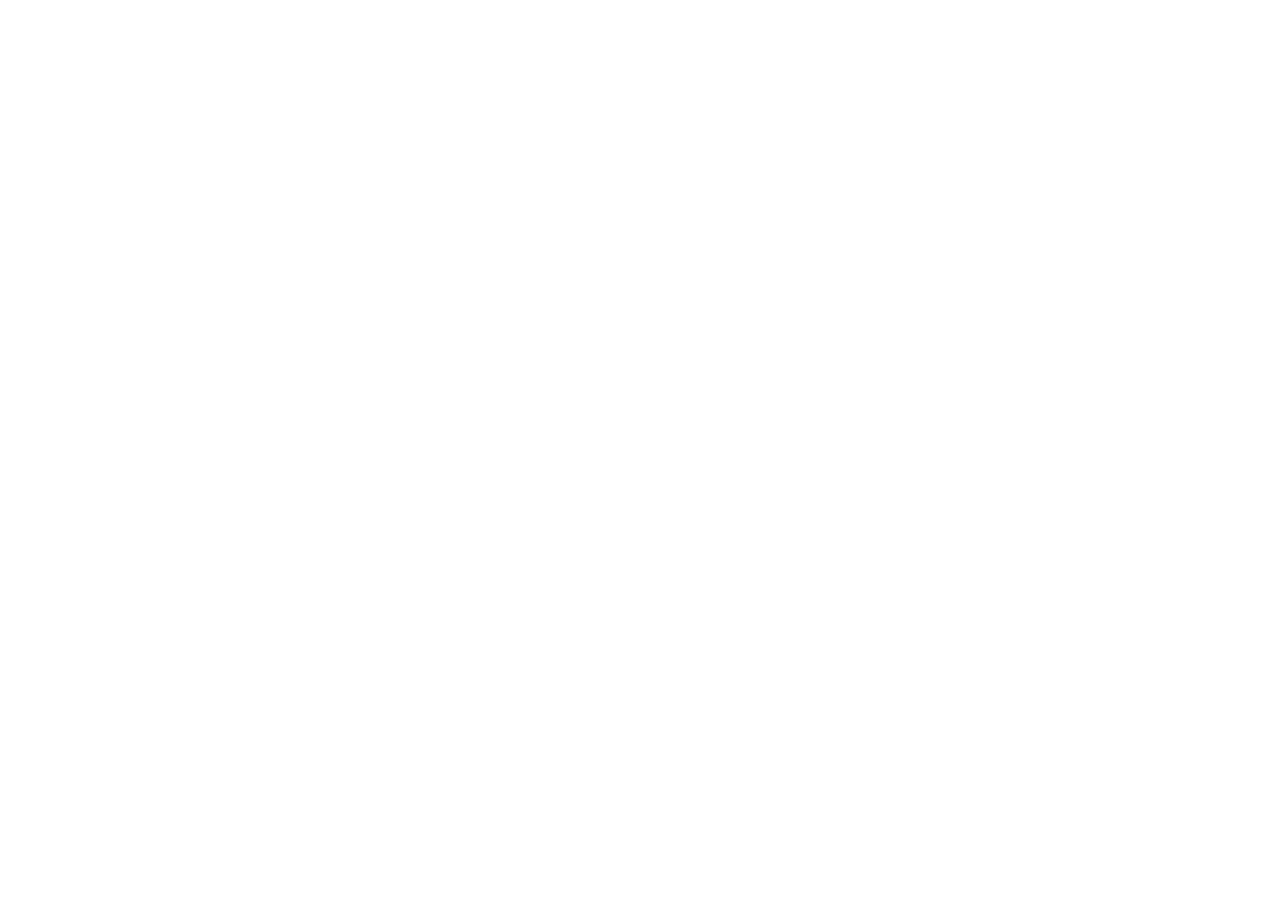
==== index.html @ bbe05ba2 "Initial commit" ====
<!doctype html>
<html class="no-js" lang="">

<head>
  <meta charset="utf-8">
  <title>Unplugged Homepage</title>
  <meta name="description" content="">
  <meta name="viewport" content="width=device-width, initial-scale=1">

  <meta property="og:title" content="">
  <meta property="og:type" content="">
  <meta property="og:url" content="">
  <meta property="og:image" content="">

  <link rel="manifest" href="site.webmanifest">
  <link rel="apple-touch-icon" href="icon.png">
  <!-- Place favicon.ico in the root directory -->

  <link rel="stylesheet" href="css/normalize.css">
  <link rel="stylesheet" href="css/main.css">

  <meta name="theme-color" content="#fafafa">
</head>

<body>

  <!-- Add your site or application content here -->
  



  
  <script src="js/vendor/modernizr-3.11.2.min.js"></script>
  <script src="js/plugins.js"></script>
  <script src="js/main.js"></script>

  <!-- Google Analytics: change UA-XXXXX-Y to be your site's ID. -->
  <script>
    window.ga = function () { ga.q.push(arguments) }; ga.q = []; ga.l = +new Date;
    ga('create', 'UA-XXXXX-Y', 'auto'); ga('set', 'anonymizeIp', true); ga('set', 'transport', 'beacon'); ga('send', 'pageview')
  </script>
  <script src="https://www.google-analytics.com/analytics.js" async></script>
</body>

</html>
---- css/main.css ----
/*! HTML5 Boilerplate v8.0.0 | MIT License | https://html5boilerplate.com/ */

/* main.css 2.1.0 | MIT License | https://github.com/h5bp/main.css#readme */
/*
 * What follows is the result of much research on cross-browser styling.
 * Credit left inline and big thanks to Nicolas Gallagher, Jonathan Neal,
 * Kroc Camen, and the H5BP dev community and team.
 */

/* ==========================================================================
   Base styles: opinionated defaults
   ========================================================================== */

html {
  color: #222;
  font-size: 1em;
  line-height: 1.4;
}

/*
 * Remove text-shadow in selection highlight:
 * https://twitter.com/miketaylr/status/12228805301
 *
 * Vendor-prefixed and regular ::selection selectors cannot be combined:
 * https://stackoverflow.com/a/16982510/7133471
 *
 * Customize the background color to match your design.
 */

::-moz-selection {
  background: #b3d4fc;
  text-shadow: none;
}

::selection {
  background: #b3d4fc;
  text-shadow: none;
}

/*
 * A better looking default horizontal rule
 */

hr {
  display: block;
  height: 1px;
  border: 0;
  border-top: 1px solid #ccc;
  margin: 1em 0;
  padding: 0;
}

/*
 * Remove the gap between audio, canvas, iframes,
 * images, videos and the bottom of their containers:
 * https://github.com/h5bp/html5-boilerplate/issues/440
 */

audio,
canvas,
iframe,
img,
svg,
video {
  vertical-align: middle;
}

/*
 * Remove default fieldset styles.
 */

fieldset {
  border: 0;
  margin: 0;
  padding: 0;
}

/*
 * Allow only vertical resizing of textareas.
 */

textarea {
  resize: vertical;
}

/* ==========================================================================
   Author's custom styles
   ========================================================================== */

/* ==========================================================================
   Helper classes
   ========================================================================== */

/*
 * Hide visually and from screen readers
 */

.hidden,
[hidden] {
  display: none !important;
}

/*
 * Hide only visually, but have it available for screen readers:
 * https://snook.ca/archives/html_and_css/hiding-content-for-accessibility
 *
 * 1. For long content, line feeds are not interpreted as spaces and small width
 *    causes content to wrap 1 word per line:
 *    https://medium.com/@jessebeach/beware-smushed-off-screen-accessible-text-5952a4c2cbfe
 */

.sr-only {
  border: 0;
  clip: rect(0, 0, 0, 0);
  height: 1px;
  margin: -1px;
  overflow: hidden;
  padding: 0;
  position: absolute;
  white-space: nowrap;
  width: 1px;
  /* 1 */
}

/*
 * Extends the .sr-only class to allow the element
 * to be focusable when navigated to via the keyboard:
 * https://www.drupal.org/node/897638
 */

.sr-only.focusable:active,
.sr-only.focusable:focus {
  clip: auto;
  height: auto;
  margin: 0;
  overflow: visible;
  position: static;
  white-space: inherit;
  width: auto;
}

/*
 * Hide visually and from screen readers, but maintain layout
 */

.invisible {
  visibility: hidden;
}

/*
 * Clearfix: contain floats
 *
 * For modern browsers
 * 1. The space content is one way to avoid an Opera bug when the
 *    `contenteditable` attribute is included anywhere else in the document.
 *    Otherwise it causes space to appear at the top and bottom of elements
 *    that receive the `clearfix` class.
 * 2. The use of `table` rather than `block` is only necessary if using
 *    `:before` to contain the top-margins of child elements.
 */

.clearfix::before,
.clearfix::after {
  content: " ";
  display: table;
}

.clearfix::after {
  clear: both;
}

/* ==========================================================================
   EXAMPLE Media Queries for Responsive Design.
   These examples override the primary ('mobile first') styles.
   Modify as content requires.
   ========================================================================== */

@media only screen and (min-width: 35em) {
  /* Style adjustments for viewports that meet the condition */
}

@media print,
  (-webkit-min-device-pixel-ratio: 1.25),
  (min-resolution: 1.25dppx),
  (min-resolution: 120dpi) {
  /* Style adjustments for high resolution devices */
}

/* ==========================================================================
   Print styles.
   Inlined to avoid the additional HTTP request:
   https://www.phpied.com/delay-loading-your-print-css/
   ========================================================================== */

@media print {
  *,
  *::before,
  *::after {
    background: #fff !important;
    color: #000 !important;
    /* Black prints faster */
    box-shadow: none !important;
    text-shadow: none !important;
  }

  a,
  a:visited {
    text-decoration: underline;
  }

  a[href]::after {
    content: " (" attr(href) ")";
  }

  abbr[title]::after {
    content: " (" attr(title) ")";
  }

  /*
   * Don't show links that are fragment identifiers,
   * or use the `javascript:` pseudo protocol
   */
  a[href^="#"]::after,
  a[href^="javascript:"]::after {
    content: "";
  }

  pre {
    white-space: pre-wrap !important;
  }

  pre,
  blockquote {
    border: 1px solid #999;
    page-break-inside: avoid;
  }

  /*
   * Printing Tables:
   * https://web.archive.org/web/20180815150934/http://css-discuss.incutio.com/wiki/Printing_Tables
   */
  thead {
    display: table-header-group;
  }

  tr,
  img {
    page-break-inside: avoid;
  }

  p,
  h2,
  h3 {
    orphans: 3;
    widows: 3;
  }

  h2,
  h3 {
    page-break-after: avoid;
  }
}
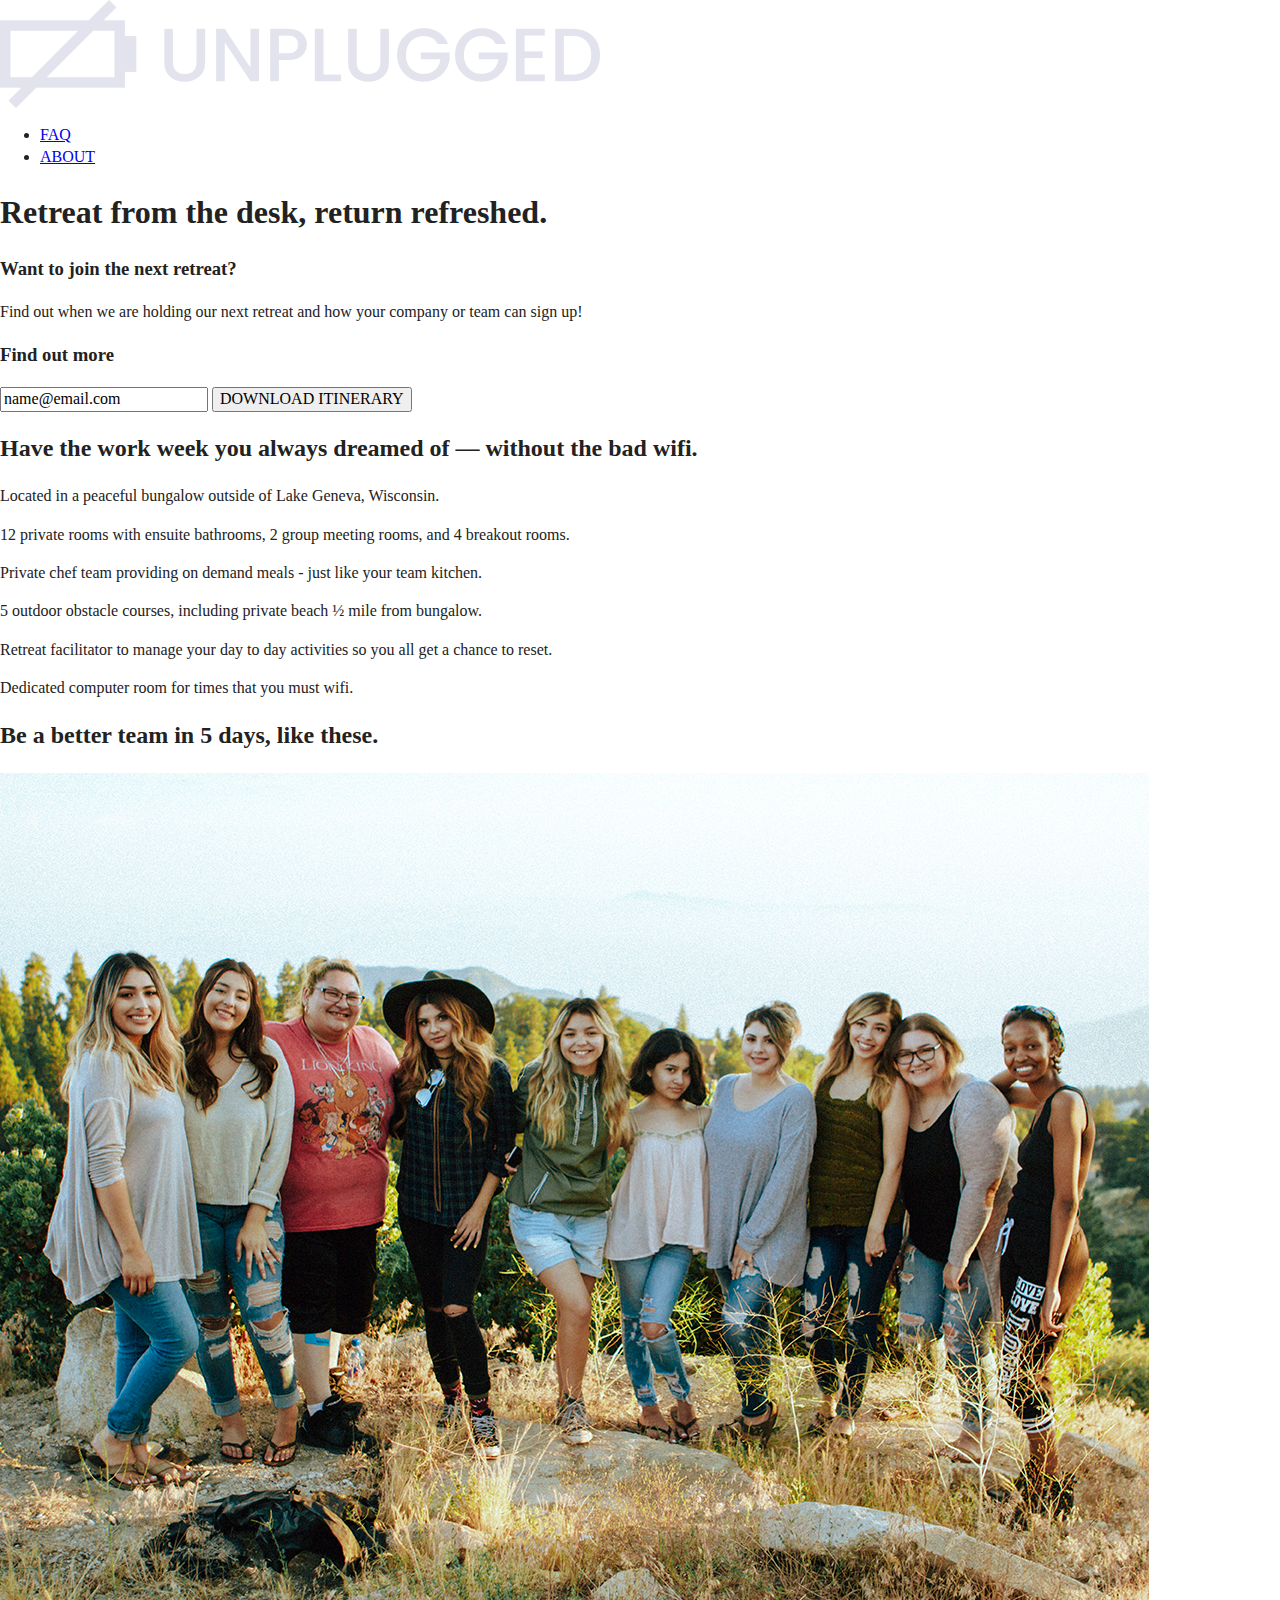
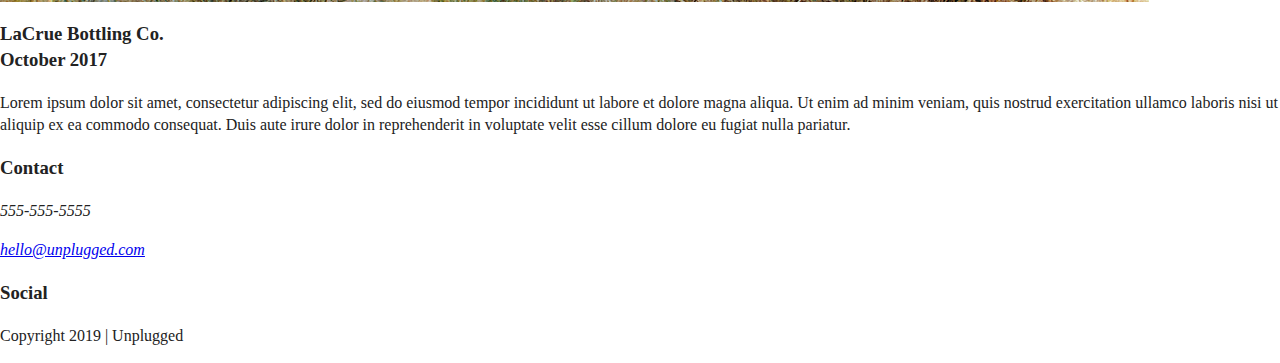
==== commit 1d12279c: "Created mobile homepage main structure html" ====
--- a/index.html
+++ b/index.html
@@ -25,11 +25,103 @@
 <body>
 
   <!-- Add your site or application content here -->
-  
+  <header>
+    <div class="wrapper">
+      <img src="img/unpluggedlogo.png" alt="unplugged logo">
+      <div class="divide-line"></div>
+      <nav>
+        <ul>
+          <li><a href="faq/index.html" target="_blank">FAQ</a></li>
+          <li><a href="about/index.html" target="_blank">ABOUT</a></li>
+        </ul>
+      </nav>
+    </div>
+  </header>
+
+  <main>
+    <section class="hero">
+      <div class="wrapper">
+        <h1>Retreat from the desk, return refreshed.</h1>
+      </div>
+    </section>
+
+    <section class="form">
+      <div class="wrapper">
+        <div class="form-description">
+          <h3>Want to join the next retreat?</h3>
+          <p>Find out when we are holding our next retreat and how your company or team can sign up!</p>
+        </div>
+        <div class="form-input">
+          <h3>Find out more</h3>
+          <input type="text" name="name" value="name@email.com">
+          <input type="button" value="DOWNLOAD ITINERARY">
+        </div>
+      </div>
+    </section>
+
+    <section class="feature">
+      <div class="wrapper">
+        <h2>Have the work week you always dreamed of &mdash; without the bad wifi.</h2>
+        <div class="feature-item">
+          <p class="feature-icon"></p>
+          <p class="feature-description">Located in a peaceful bungalow outside of Lake Geneva, Wisconsin.</p>
+        </div>
+        <div class="feature-item">
+          <p class="feature-icon"></p>
+          <p class="feature-description">12 private rooms with ensuite bathrooms, 2 group meeting rooms, and 4 breakout rooms.</p>
+        </div>
+        <div class="feature-item">
+          <p class="feature-icon"></p>
+          <p class="feature-description">Private chef team providing on demand meals - just like your team kitchen.</p>
+        </div>
+        <div class="feature-item">
+          <p class="feature-icon"></p>
+          <p class="feature-description">5 outdoor obstacle courses, including private beach ½ mile from bungalow.</p>
+        </div>
+        <div class="feature-item">
+          <p class="feature-icon"></p>
+          <p class="feature-description">Retreat facilitator to manage your day to day activities so you all get a chance to reset.</p>
+        </div>
+        <div class="feature-item">
+          <p class="feature-icon"></p>
+          <p class="feature-description">Dedicated computer room for times that you must wifi.</p>
+        </div>
+      </div>
+    </section>
+
+    <section class="review">
+      <div class="wrapper">
+        <h2>Be a better team in 5 days, like these.</h2>
+        <img src="img/review.png" alt="A happy team at a retreat place">
+        <h3>LaCrue Bottling Co.<br>
+          October 2017</h3>
+        <p>Lorem ipsum dolor sit amet, consectetur adipiscing elit, sed do eiusmod tempor incididunt ut labore et dolore magna aliqua. Ut enim ad minim veniam, quis nostrud exercitation ullamco laboris nisi ut aliquip ex ea commodo consequat. Duis aute irure dolor in reprehenderit in voluptate velit esse cillum dolore eu fugiat nulla pariatur. </p>
+      </div>
+    </section>
+
+    <footer>
+      <div class="wrapper">
+        <div class="contact">
+          <h3>Contact</h3>
+          <address>
+            <p>555-555-5555</p>
+            <a href="mailto:hello@unplugged.com">hello@unplugged.com</a>
+          </address>
+        </div>
+        <div class="social">
+          <h3>Social</h3>
+          <p class="social-icons"></p>
+        </div>
+        <div class="copyright">
+          <p>Copyright 2019 | Unplugged</p>
+        </div>
+      </div>
+    </footer>
+  </main>
 
 
 
-  
+
   <script src="js/vendor/modernizr-3.11.2.min.js"></script>
   <script src="js/plugins.js"></script>
   <script src="js/main.js"></script>
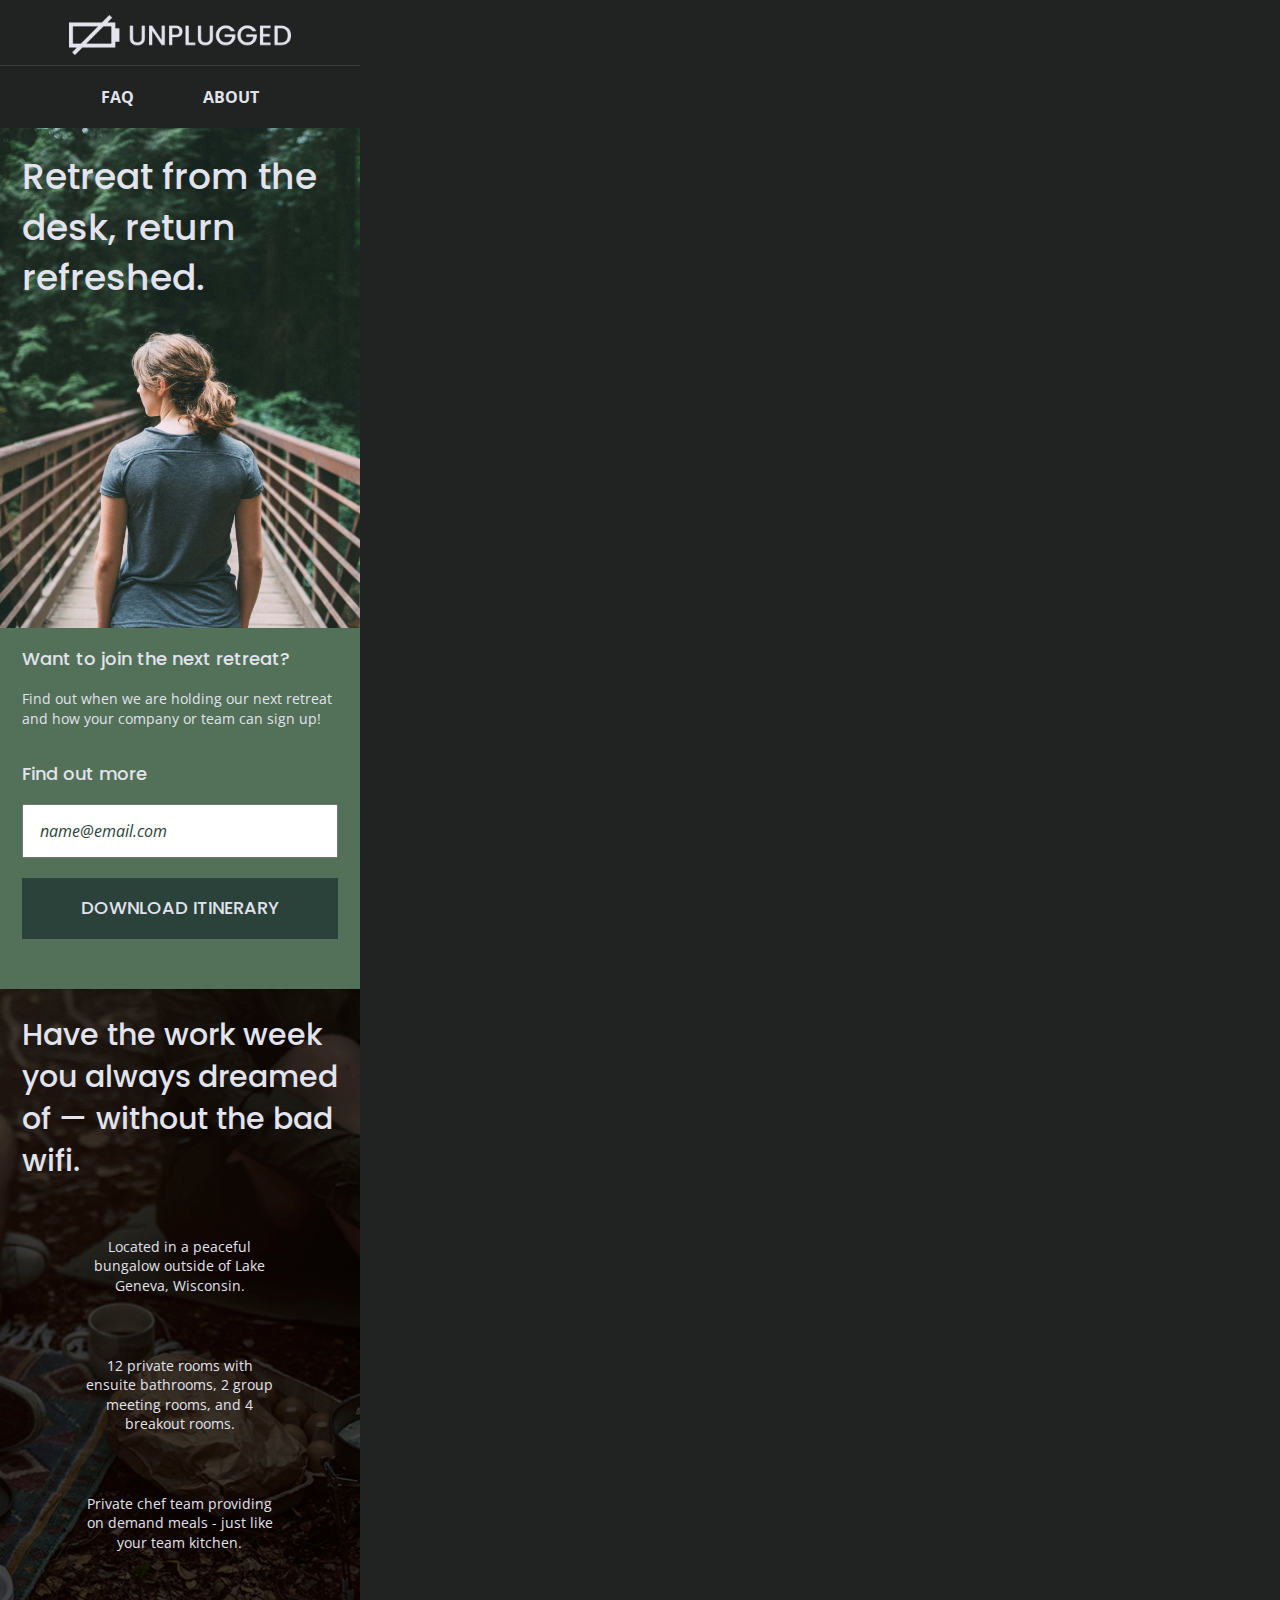
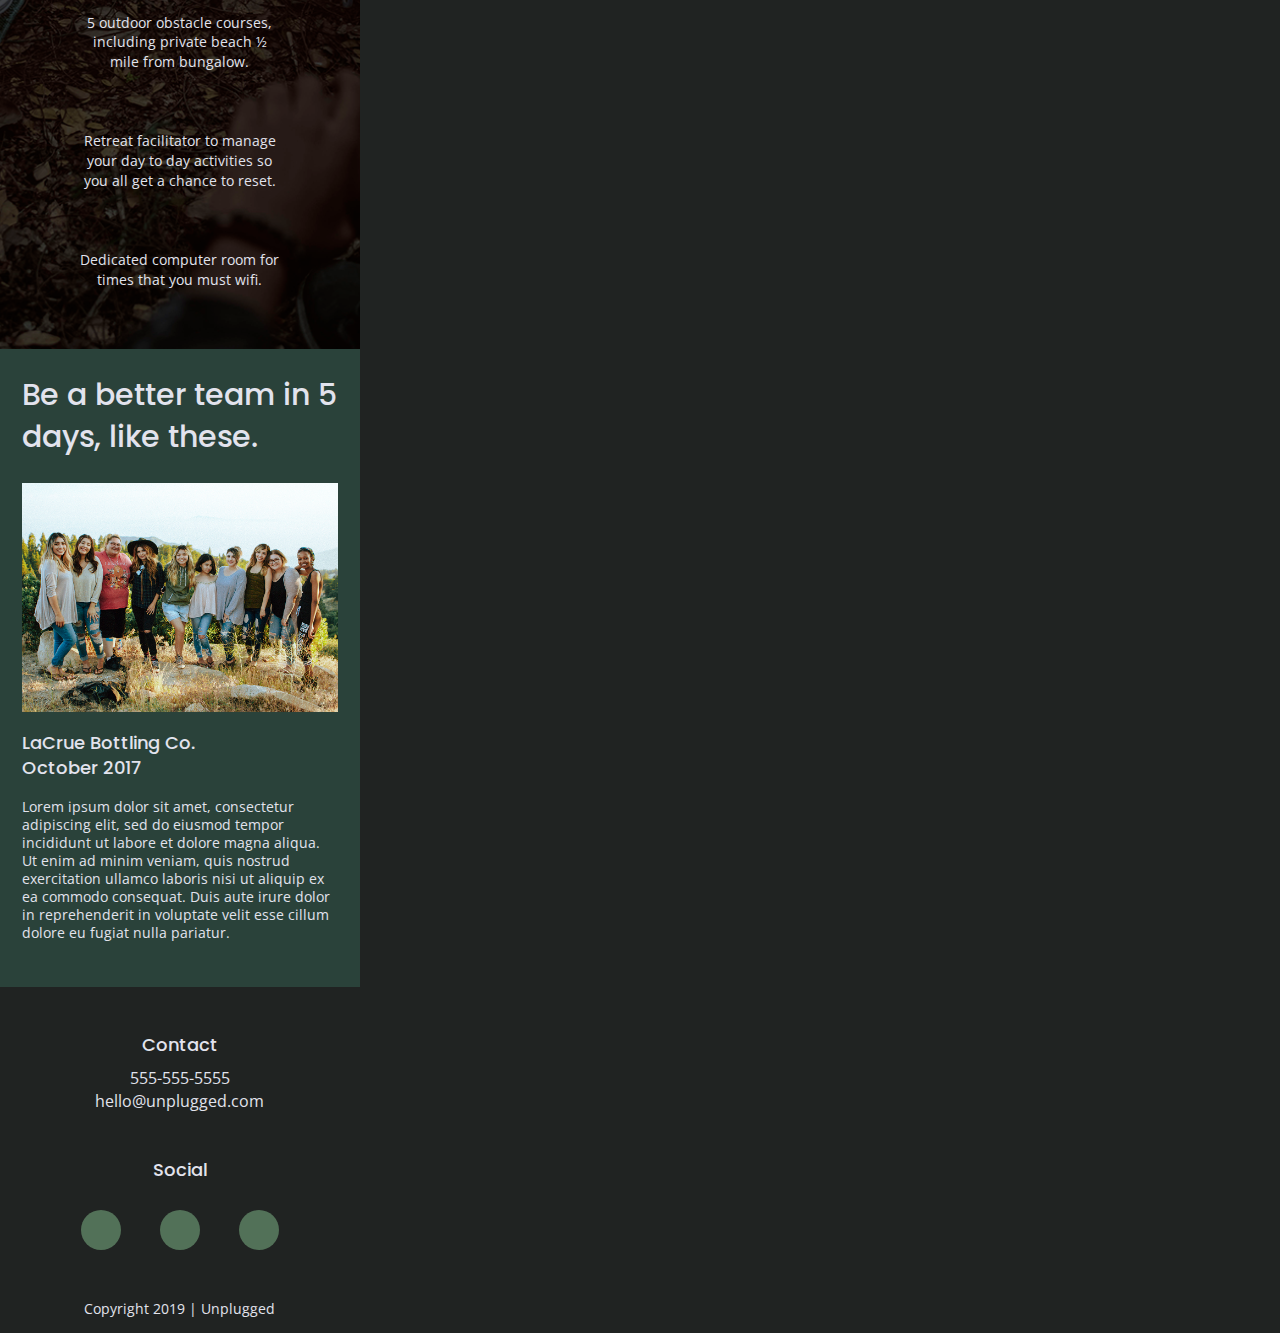
==== commit 47cdb6b1: "Added homepage mobile style" ====
--- a/index.html
+++ b/index.html
@@ -20,6 +20,10 @@
   <link rel="stylesheet" href="css/main.css">
 
   <meta name="theme-color" content="#fafafa">
+
+  <link href="https://fonts.googleapis.com/css2?family=Open+Sans:wght@400;700&family=Poppins:wght@500&display=swap" rel="stylesheet">
+
+  <link rel="stylesheet" href="https://use.fontawesome.com/releases/v5.15.4/css/all.css" integrity="sha384-DyZ88mC6Up2uqS4h/KRgHuoeGwBcD4Ng9SiP4dIRy0EXTlnuz47vAwmeGwVChigm" crossorigin="anonymous">
 </head>
 
 <body>
@@ -28,7 +32,9 @@
   <header>
     <div class="wrapper">
       <img src="img/unpluggedlogo.png" alt="unplugged logo">
-      <div class="divide-line"></div>
+    </div>
+    <div class="divide-line"></div>
+    <div class="wrapper">
       <nav>
         <ul>
           <li><a href="faq/index.html" target="_blank">FAQ</a></li>
@@ -63,27 +69,39 @@
       <div class="wrapper">
         <h2>Have the work week you always dreamed of &mdash; without the bad wifi.</h2>
         <div class="feature-item">
-          <p class="feature-icon"></p>
+          <p class="feature-icon">
+            <i class="fas fa-campground"></i>
+          </p>
           <p class="feature-description">Located in a peaceful bungalow outside of Lake Geneva, Wisconsin.</p>
         </div>
         <div class="feature-item">
-          <p class="feature-icon"></p>
+          <p class="feature-icon">
+            <i class="fas fa-bed"></i>
+          </p>
           <p class="feature-description">12 private rooms with ensuite bathrooms, 2 group meeting rooms, and 4 breakout rooms.</p>
         </div>
         <div class="feature-item">
-          <p class="feature-icon"></p>
+          <p class="feature-icon">
+            <i class="fas fa-utensils"></i>
+          </p>
           <p class="feature-description">Private chef team providing on demand meals - just like your team kitchen.</p>
         </div>
         <div class="feature-item">
-          <p class="feature-icon"></p>
+          <p class="feature-icon">
+            <i class="fas fa-shoe-prints"></i>
+          </p>
           <p class="feature-description">5 outdoor obstacle courses, including private beach ½ mile from bungalow.</p>
         </div>
         <div class="feature-item">
-          <p class="feature-icon"></p>
+          <p class="feature-icon">
+            <i class="fas fa-smile"></i>
+          </p>
           <p class="feature-description">Retreat facilitator to manage your day to day activities so you all get a chance to reset.</p>
         </div>
         <div class="feature-item">
-          <p class="feature-icon"></p>
+          <p class="feature-icon">
+            <i class="fas fa-wifi"></i>
+          </p>
           <p class="feature-description">Dedicated computer room for times that you must wifi.</p>
         </div>
       </div>
@@ -92,11 +110,17 @@
     <section class="review">
       <div class="wrapper">
         <h2>Be a better team in 5 days, like these.</h2>
-        <img src="img/review.png" alt="A happy team at a retreat place">
-        <h3>LaCrue Bottling Co.<br>
-          October 2017</h3>
-        <p>Lorem ipsum dolor sit amet, consectetur adipiscing elit, sed do eiusmod tempor incididunt ut labore et dolore magna aliqua. Ut enim ad minim veniam, quis nostrud exercitation ullamco laboris nisi ut aliquip ex ea commodo consequat. Duis aute irure dolor in reprehenderit in voluptate velit esse cillum dolore eu fugiat nulla pariatur. </p>
-      </div>
+        <div class="review-content">
+          <div class="review-img">
+            <img src="img/review.png" alt="A happy team at a retreat place">
+          </div>
+          <div class="review-text">
+            <h3>LaCrue Bottling Co.<br>
+              October 2017</h3>
+            <p>Lorem ipsum dolor sit amet, consectetur adipiscing elit, sed do eiusmod tempor incididunt ut labore et dolore magna aliqua. Ut enim ad minim veniam, quis nostrud exercitation ullamco laboris nisi ut aliquip ex ea commodo consequat. Duis aute irure dolor in reprehenderit in voluptate velit esse cillum dolore eu fugiat nulla pariatur. </p>
+          </div>
+        </div>
+        </div>
     </section>
 
     <footer>
@@ -110,7 +134,11 @@
         </div>
         <div class="social">
           <h3>Social</h3>
-          <p class="social-icons"></p>
+          <p class="social-icons">
+            <i class="fab fa-facebook-f"></i>
+            <i class="fab fa-twitter"></i>
+            <i class="fab fa-instagram"></i>
+          </p>
         </div>
         <div class="copyright">
           <p>Copyright 2019 | Unplugged</p>
--- a/css/main.css
+++ b/css/main.css
@@ -86,6 +86,261 @@
 /* ==========================================================================
    Author's custom styles
    ========================================================================== */
+
+/**------------------ General -------------------**/   
+html {
+  font-size: 16px;
+}
+
+body {
+  width: 360px;
+  font-family: 'Open Sans', sans-serif;
+  font-size: 1em;
+  font-weight: 400;
+  color: #e2e3ed;
+  background: #202322;
+}
+
+header, main, footer {
+  width: 100%;
+  display: flex;
+  justify-content: center;
+  flex-flow: row wrap;
+}
+
+.wrapper {
+  width: 88%;
+  display: flex;
+  justify-content: center;
+  align-items: center;
+  flex-flow: row wrap;
+  
+}
+
+/**------------------ Header -------------------**/ 
+
+header img {
+  width: 70%;
+  padding: 15px 0 10px 0;
+}
+
+header .divide-line {
+  width: 100%;
+  height: 1px;
+  background-color: #3a3a3a;
+}
+
+header nav {
+  width: 50%;
+  padding: 20px 0;
+}
+
+header nav ul {
+  list-style-type: none;
+  margin: 0;
+  padding: 0;
+  display: flex;
+  justify-content: space-between;
+}
+
+header nav ul li a {
+  font-style: normal;
+  font-weight: 700;
+  text-decoration: none;
+  color: #e2e3ed;
+}
+
+/**------------------ Hero area -------------------**/ 
+
+h1 {
+  font-family: 'Poppins', sans-serif;
+  font-size: 2.25em;
+  font-weight: 500;
+}
+
+.hero {
+  height: 500px;
+  background: url('../img/hero.jpg') center;
+  background-size: cover;
+  display: flex;
+  justify-content: center;
+  align-items: flex-start;
+}
+
+/**------------------ Form -------------------**/
+
+.form {
+  display: flex;
+  justify-content: center;
+  background: #527158;
+}
+
+.form h3 {
+  font-family: 'Poppins', sans-serif;
+  font-size: 1.125em;
+  font-weight: 500;
+}
+
+.form p {
+  font-size: 0.875em;
+  font-weight: 400;
+}
+
+input[type=text] {
+  width: 100%;
+  color: #2a423a;
+  font-style: italic;
+  padding: 1em;
+  box-sizing: border-box; 
+}
+
+input[type=button] {
+  width: 100%;
+  padding: 20px 0;
+  margin: 20px 0 50px 0;
+  background-color: #2a423a;
+  font-family: 'Poppins', sans-serif;
+  font-size: 1.125em;
+  font-weight: 500;
+  color: #e2e3ed;
+  border: none;
+  text-align: center;
+}
+
+
+
+/**------------------ Features -------------------**/
+
+.feature .wrapper {
+  margin-bottom: 30px;
+}
+
+.feature {
+  display: flex;
+  justify-content: center;
+  flex-flow: row wrap;
+  background: url('../img/features.png') center;
+  background-size: cover;
+}
+
+.feature h2 {
+  font-family: 'Poppins', sans-serif;
+  font-size: 1.875em;
+  font-weight: 500;
+}
+
+.feature-item {
+  display: flex;
+  justify-content: center;
+  align-items: center;
+  flex-flow: column wrap;
+}
+
+.feature-description {
+  font-size: 0.875em;
+  margin: 30px 0;
+}
+
+.feature-icon {
+  font-size: 3.75em;
+  margin: 0;
+}
+
+.feature-icon, .feature-description {
+  width: 63%;
+  text-align: center;
+}
+
+/**------------------ Review -------------------**/
+
+.review {
+  display: flex;
+  justify-content: center;
+  flex-flow: row wrap;
+  background: #2a423a;
+}
+
+.review img {
+  width: 100%;
+}
+
+.review h2 {
+  font-family: 'Poppins', sans-serif;
+  font-size: 1.875em;
+  font-weight: 500;
+}
+
+.review h3 {
+  font-family: 'Poppins', sans-serif;
+  font-size: 1.125em;
+  font-weight: 500;
+  text-align: left;
+}
+
+.review-text {
+  display: flex;
+  justify-content: flex-start;
+  flex-flow: row wrap;
+}
+
+.review-text p {
+  font-size: 0.875em;
+  line-height: 1.285;
+  margin: 0;
+  padding: 0 0 45px 0;
+}
+
+/**------------------ Footer -------------------**/
+
+.contact, .social, .copyright {
+  width: 100%;
+  display: flex;
+  justify-content: center;
+  flex-flow: row wrap;
+}
+
+.contact h3, .contact address, .contact p, .social h3 {
+  width: 100%;
+  text-align: center;
+  margin: 0;
+}
+
+
+.contact a, .contact p {
+  font-style: normal;
+  text-decoration: none;
+  color: #e2e3ed;
+}
+
+footer h3 {
+  font-family: 'Poppins', sans-serif;
+  font-size: 1.125em;
+  font-weight: 500;
+  padding: 45px 0 10px 0;
+}
+
+.social-icons {
+  width: 62.5%;
+  display: flex;
+  justify-content: space-between;
+  font-size: 1.125em;
+  margin-bottom: 35px;
+}
+
+.social-icons i {
+  background-color: #527158;
+  border-radius: 50%;
+  width: 40px;
+  height: 40px;
+  text-align: center;
+  line-height: 40px;
+}
+
+.copyright {
+  font-size: 0.875em;
+}
+
+
 
 /* ==========================================================================
    Helper classes
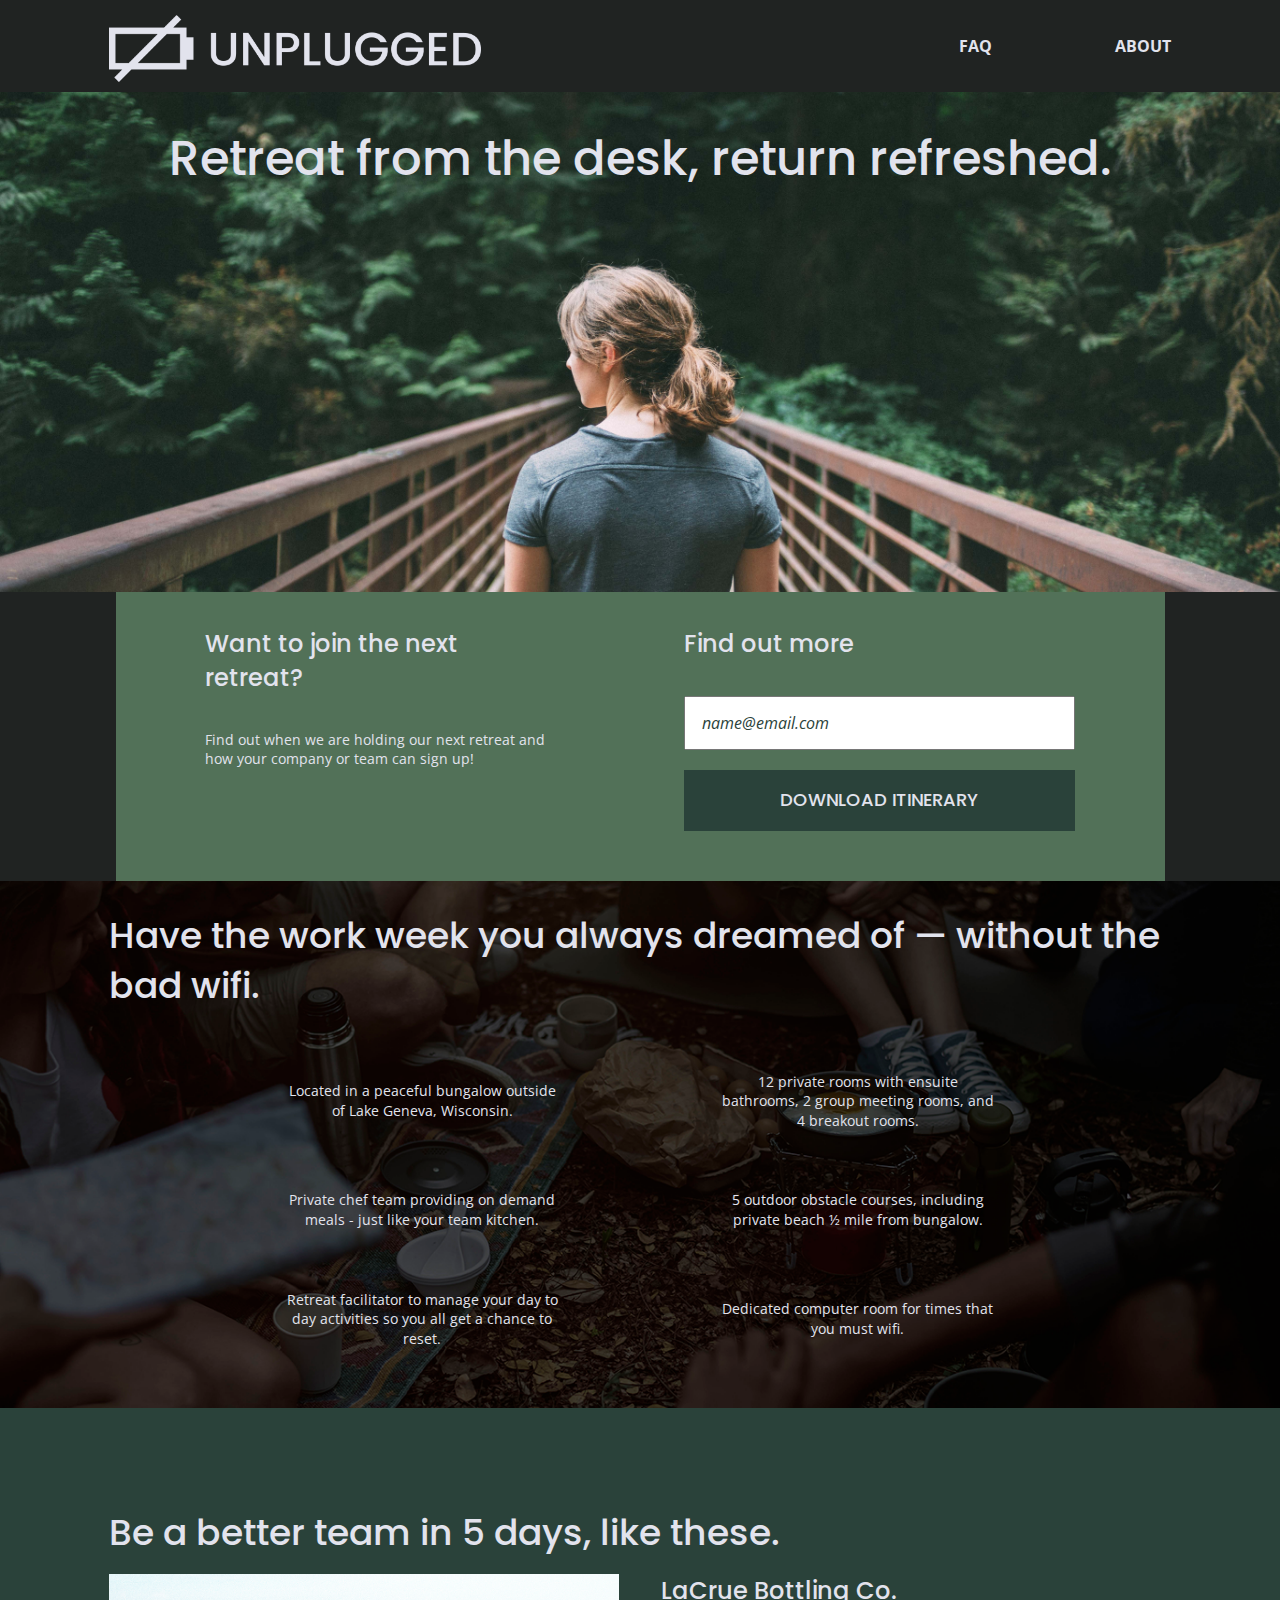
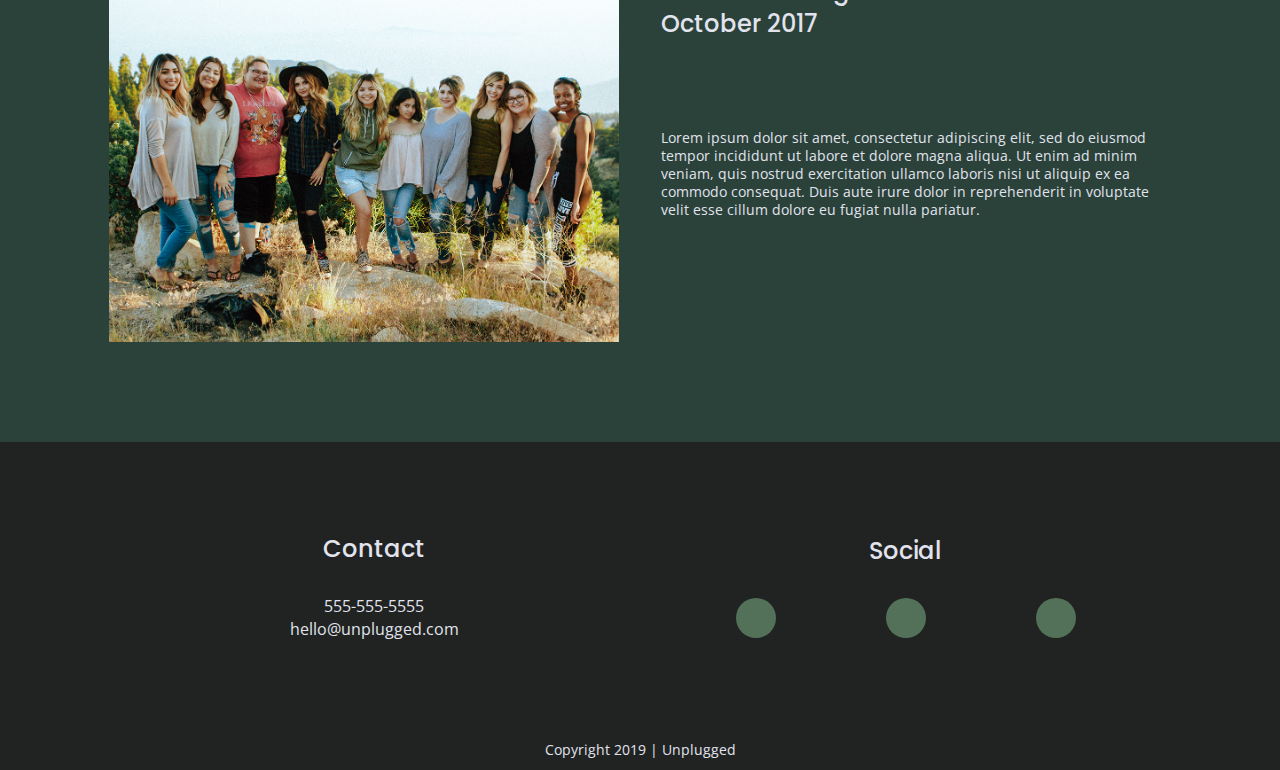
==== commit 2def0dd7: "Added homepage tablet style" ====
--- a/index.html
+++ b/index.html
@@ -32,9 +32,7 @@
   <header>
     <div class="wrapper">
       <img src="img/unpluggedlogo.png" alt="unplugged logo">
-    </div>
-    <div class="divide-line"></div>
-    <div class="wrapper">
+      <div class="divide-line"></div>
       <nav>
         <ul>
           <li><a href="faq/index.html" target="_blank">FAQ</a></li>
@@ -68,41 +66,43 @@
     <section class="feature">
       <div class="wrapper">
         <h2>Have the work week you always dreamed of &mdash; without the bad wifi.</h2>
-        <div class="feature-item">
-          <p class="feature-icon">
-            <i class="fas fa-campground"></i>
-          </p>
-          <p class="feature-description">Located in a peaceful bungalow outside of Lake Geneva, Wisconsin.</p>
-        </div>
-        <div class="feature-item">
-          <p class="feature-icon">
-            <i class="fas fa-bed"></i>
-          </p>
-          <p class="feature-description">12 private rooms with ensuite bathrooms, 2 group meeting rooms, and 4 breakout rooms.</p>
-        </div>
-        <div class="feature-item">
-          <p class="feature-icon">
-            <i class="fas fa-utensils"></i>
-          </p>
-          <p class="feature-description">Private chef team providing on demand meals - just like your team kitchen.</p>
-        </div>
-        <div class="feature-item">
-          <p class="feature-icon">
-            <i class="fas fa-shoe-prints"></i>
-          </p>
-          <p class="feature-description">5 outdoor obstacle courses, including private beach ½ mile from bungalow.</p>
-        </div>
-        <div class="feature-item">
-          <p class="feature-icon">
-            <i class="fas fa-smile"></i>
-          </p>
-          <p class="feature-description">Retreat facilitator to manage your day to day activities so you all get a chance to reset.</p>
-        </div>
-        <div class="feature-item">
-          <p class="feature-icon">
-            <i class="fas fa-wifi"></i>
-          </p>
-          <p class="feature-description">Dedicated computer room for times that you must wifi.</p>
+        <div class="feature-list">
+          <div class="feature-item">
+            <p class="feature-icon">
+              <i class="fas fa-campground"></i>
+            </p>
+            <p class="feature-description">Located in a peaceful bungalow outside of Lake Geneva, Wisconsin.</p>
+          </div>
+          <div class="feature-item">
+            <p class="feature-icon">
+              <i class="fas fa-bed"></i>
+            </p>
+            <p class="feature-description">12 private rooms with ensuite bathrooms, 2 group meeting rooms, and 4 breakout rooms.</p>
+          </div>
+          <div class="feature-item">
+            <p class="feature-icon">
+              <i class="fas fa-utensils"></i>
+            </p>
+            <p class="feature-description">Private chef team providing on demand meals - just like your team kitchen.</p>
+          </div>
+          <div class="feature-item">
+            <p class="feature-icon">
+              <i class="fas fa-shoe-prints"></i>
+            </p>
+            <p class="feature-description">5 outdoor obstacle courses, including private beach ½ mile from bungalow.</p>
+          </div>
+          <div class="feature-item">
+            <p class="feature-icon">
+              <i class="fas fa-smile"></i>
+            </p>
+            <p class="feature-description">Retreat facilitator to manage your day to day activities so you all get a chance to reset.</p>
+          </div>
+          <div class="feature-item">
+            <p class="feature-icon">
+              <i class="fas fa-wifi"></i>
+            </p>
+            <p class="feature-description">Dedicated computer room for times that you must wifi.</p>
+          </div>
         </div>
       </div>
     </section>
@@ -125,24 +125,24 @@
 
     <footer>
       <div class="wrapper">
-        <div class="contact">
-          <h3>Contact</h3>
-          <address>
-            <p>555-555-5555</p>
-            <a href="mailto:hello@unplugged.com">hello@unplugged.com</a>
-          </address>
-        </div>
-        <div class="social">
-          <h3>Social</h3>
-          <p class="social-icons">
-            <i class="fab fa-facebook-f"></i>
-            <i class="fab fa-twitter"></i>
-            <i class="fab fa-instagram"></i>
-          </p>
-        </div>
-        <div class="copyright">
+          <div class="contact">
+            <h3>Contact</h3>
+            <address>
+              <p>555-555-5555</p>
+              <a href="mailto:hello@unplugged.com">hello@unplugged.com</a>
+            </address>
+          </div>
+          <div class="social">
+            <h3>Social</h3>
+            <p class="social-icons">
+              <i class="fab fa-facebook-f"></i>
+              <i class="fab fa-twitter"></i>
+              <i class="fab fa-instagram"></i>
+            </p>
+          </div>
+      </div>    
+      <div class="copyright">
           <p>Copyright 2019 | Unplugged</p>
-        </div>
       </div>
     </footer>
   </main>
--- a/css/main.css
+++ b/css/main.css
@@ -93,7 +93,6 @@
 }
 
 body {
-  width: 360px;
   font-family: 'Open Sans', sans-serif;
   font-size: 1em;
   font-weight: 400;
@@ -159,6 +158,7 @@
 }
 
 .hero {
+  width: 100%;
   height: 500px;
   background: url('../img/hero.jpg') center;
   background-size: cover;
@@ -185,6 +185,7 @@
   font-size: 0.875em;
   font-weight: 400;
 }
+
 
 input[type=text] {
   width: 100%;
@@ -430,9 +431,140 @@
    Modify as content requires.
    ========================================================================== */
 
-@media only screen and (min-width: 35em) {
-  /* Style adjustments for viewports that meet the condition */
-}
+@media only screen and (min-width: 768px) {
+
+  .wrapper {           /* Content wrapper changed a bit smaller on tablet */                 
+    width: 83%;
+  }
+
+  /*-------------------- Header tablet--------------------*/
+  header .wrapper {                
+    justify-content: space-between;         /* Logo and navigation are now on the same line */
+  }
+  
+  header img {
+    width: 35%;
+  }
+
+  .divide-line {
+    display: none;
+  }
+
+  header nav {
+    width: 20%;
+    padding: 35px 0;
+  }
+
+  header nav ul li a {
+    font-size: 1em;
+  }
+
+  /*-------------------- Hero tablet --------------------*/
+
+  h1 {
+    font-size: 3em;
+  }
+
+  /*-------------------- Form tablet --------------------*/
+
+  .form .wrapper {
+    justify-content: space-between;
+    align-items: flex-start;
+  }
+
+  .form-description {
+    width: 40%;
+  }
+
+  .form-input {
+    width: 45%;
+  }
+
+  .form h3 {
+    font-size: 1.5em;
+    margin: 35px 0;
+  }
+
+  /*-------------------- Features tablet --------------------*/
+
+  .feature-list {
+    width: 82%;
+    display: flex;
+    justify-content: space-between;
+    flex-flow: row wrap;
+  }
+
+  .feature-item {
+    width: 50%;
+  }
+
+  .feature h2 {
+    font-size: 2.25em;
+  }
+
+  /*-------------------- Review tablet --------------------*/
+  
+  .review .wrapper {
+    margin: 0 0 100px 0;
+  }
+
+  .review-content {
+    display: flex;
+    justify-content: space-between;
+  }
+
+  .review-img, .review-text {
+    width: 48%;
+  }
+
+  .review h2 {
+    font-size: 2.25em;
+    width: 100%;
+    text-align: left;
+    margin: 100px 0 15px 0;
+  }
+
+  .review h3 {
+    font-size: 1.5em;
+    margin: 0 0 10px 0;
+  }
+
+  /*-------------------- Footer tablet --------------------*/
+
+  footer .contact, footer .social {
+    width: 32%;
+  }
+
+  footer .wrapper {
+    justify-content: space-around;
+    margin: 90px 0;
+  }
+
+  footer h3, footer p {
+    padding: 0;
+    margin: 0;
+  }
+
+  footer h3 {
+    font-size: 1.5em;
+    padding-bottom: 30px;
+  }
+
+  .social-icons {
+    width: 100%;
+    display: flex;
+    justify-content: space-between;
+    margin: 0;
+  }
+
+  .copyright {
+    margin: 10px 0;
+  }
+
+}
+
+
+
 
 @media print,
   (-webkit-min-device-pixel-ratio: 1.25),
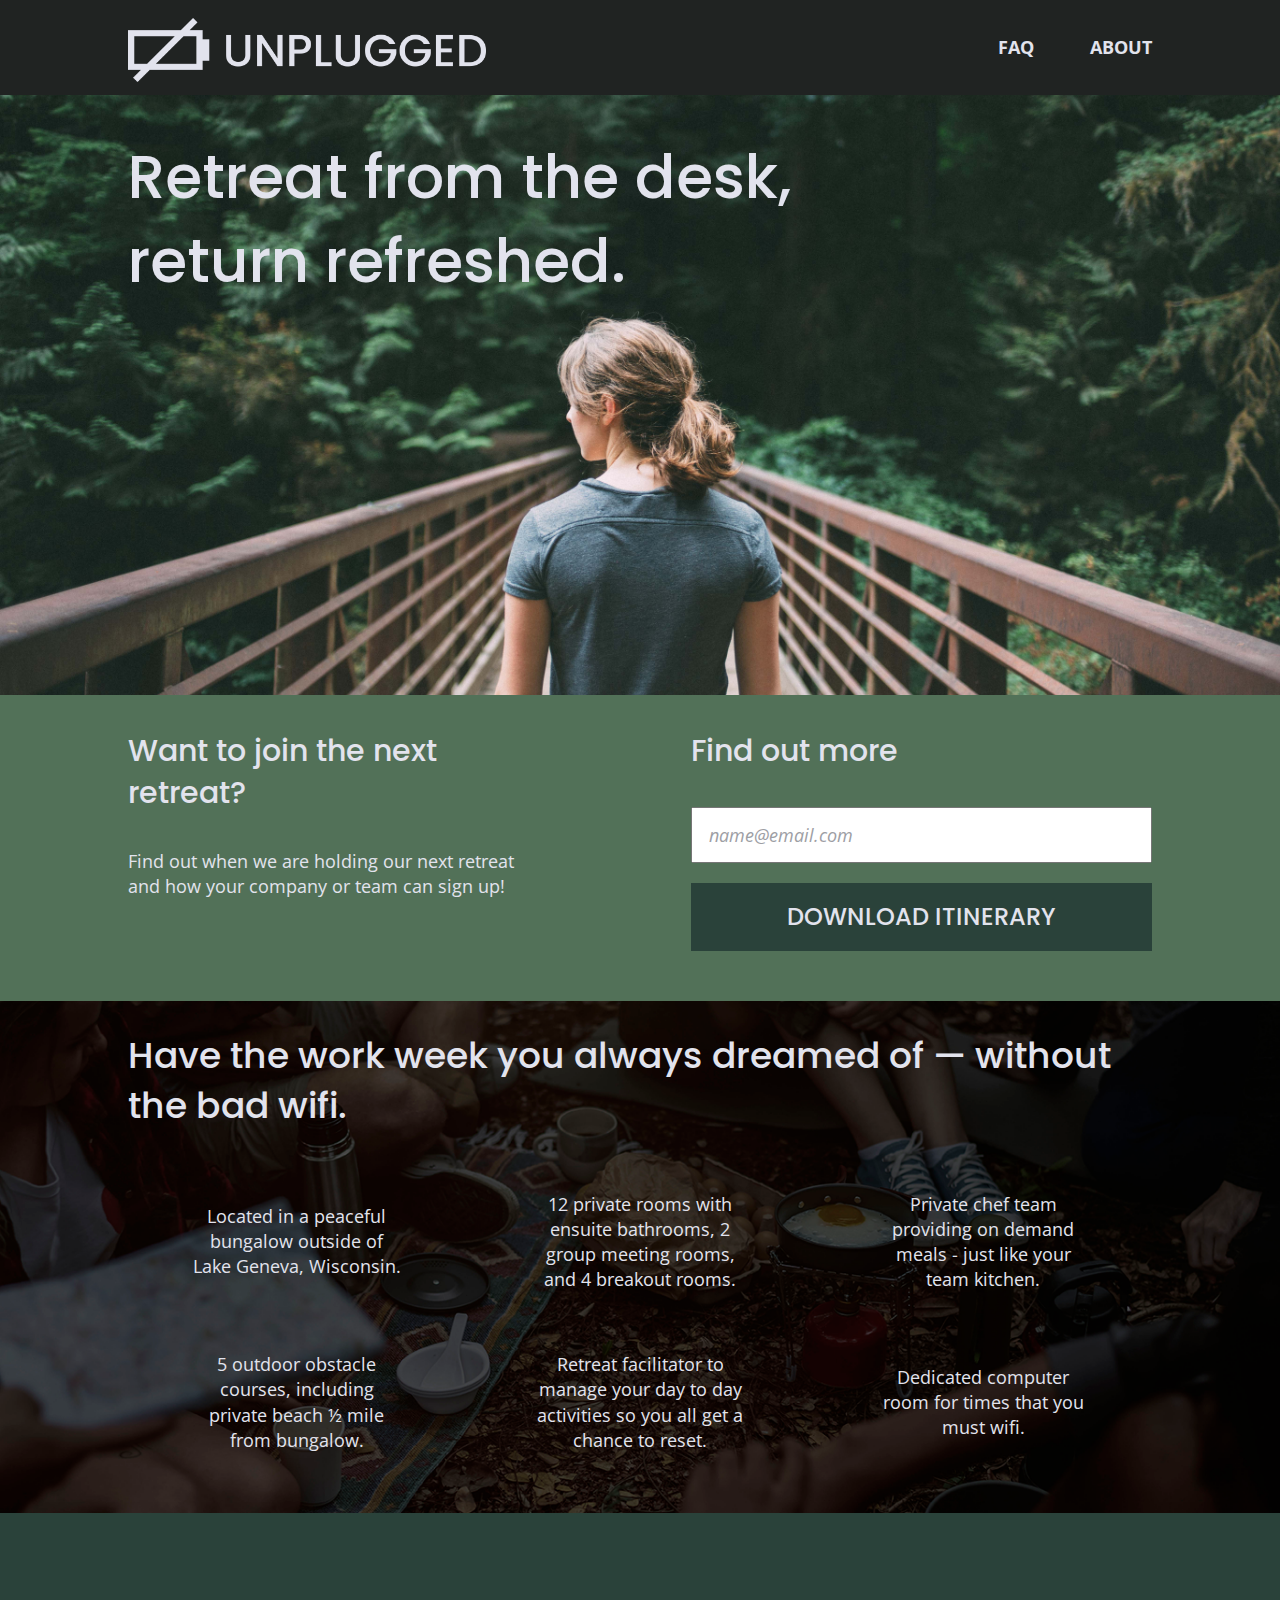
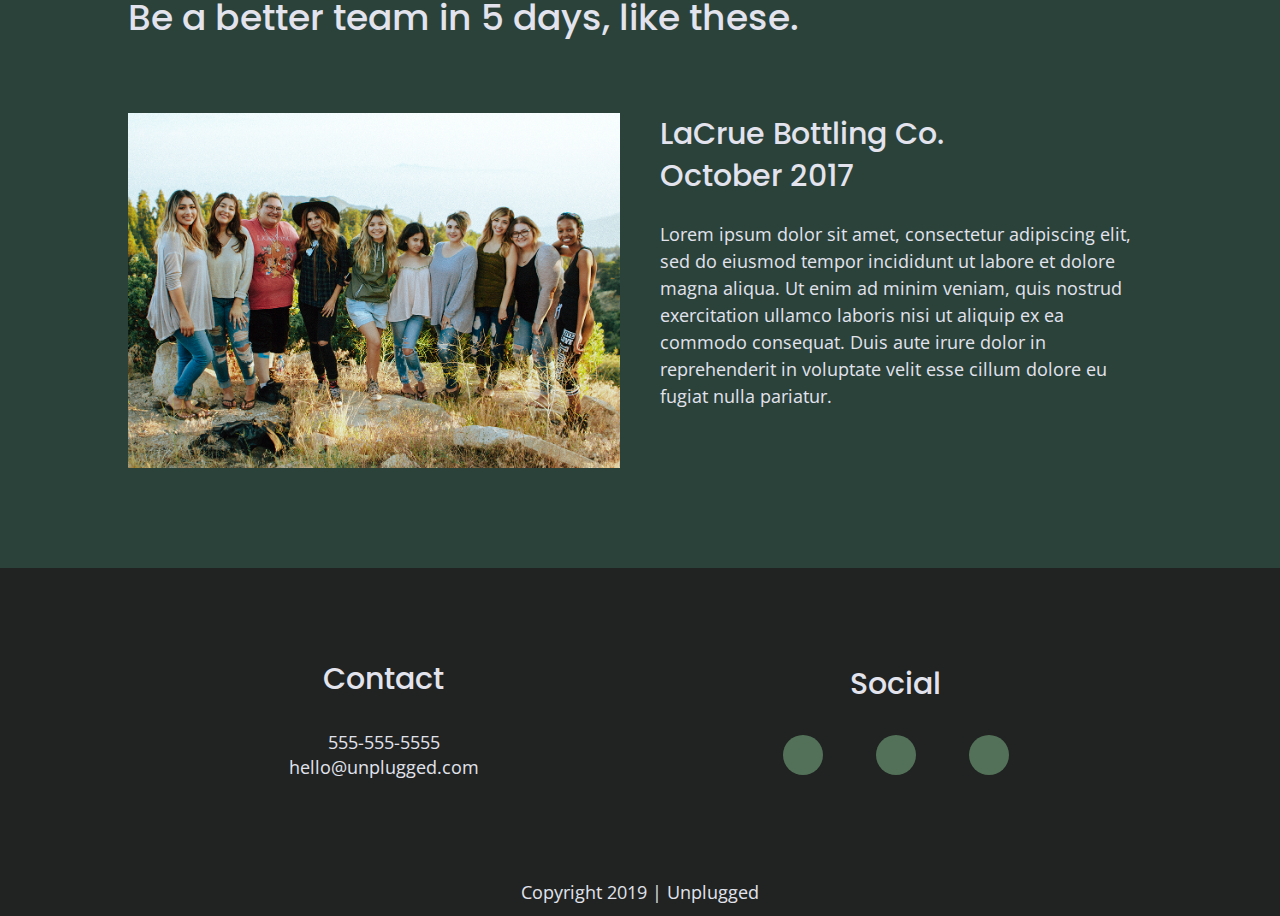
==== commit f8572f25: "Added responsive about page html and css" ====
--- a/index.html
+++ b/index.html
@@ -3,7 +3,7 @@
 
 <head>
   <meta charset="utf-8">
-  <title>Unplugged Homepage</title>
+  <title>Unplugged Retreat</title>
   <meta name="description" content="">
   <meta name="viewport" content="width=device-width, initial-scale=1">
 
--- a/css/main.css
+++ b/css/main.css
@@ -87,7 +87,7 @@
    Author's custom styles
    ========================================================================== */
 
-/**------------------ General -------------------**/   
+/**------------------ General mobile-------------------**/   
 html {
   font-size: 16px;
 }
@@ -100,8 +100,7 @@
   background: #202322;
 }
 
-header, main, footer {
-  width: 100%;
+header, footer {
   display: flex;
   justify-content: center;
   flex-flow: row wrap;
@@ -116,14 +115,14 @@
   
 }
 
-/**------------------ Header -------------------**/ 
-
-header img {
+/**------------------ Header mobile -------------------**/ 
+
+header img {               /* logo */
   width: 70%;
   padding: 15px 0 10px 0;
 }
 
-header .divide-line {
+header .divide-line {      /* line between logo and navigation on mobile ver */
   width: 100%;
   height: 1px;
   background-color: #3a3a3a;
@@ -143,13 +142,14 @@
 }
 
 header nav ul li a {
+  font-size: 1.125em;
   font-style: normal;
   font-weight: 700;
   text-decoration: none;
   color: #e2e3ed;
 }
 
-/**------------------ Hero area -------------------**/ 
+/**------------------ Hero mobile -------------------**/ 
 
 h1 {
   font-family: 'Poppins', sans-serif;
@@ -159,17 +159,18 @@
 
 .hero {
   width: 100%;
-  height: 500px;
-  background: url('../img/hero.jpg') center;
+  min-height: 500px;
+  background: url('../img/hero.jpg') center;     /* easy way to create responsive image is to set it as background */
   background-size: cover;
   display: flex;
   justify-content: center;
   align-items: flex-start;
 }
 
-/**------------------ Form -------------------**/
+/**------------------ Form mobile -------------------**/
 
 .form {
+  width: 100%;
   display: flex;
   justify-content: center;
   background: #527158;
@@ -187,15 +188,15 @@
 }
 
 
-input[type=text] {
+input[type=text] {          /* email input box */
   width: 100%;
-  color: #2a423a;
+  color: #9d9ea4;
   font-style: italic;
-  padding: 1em;
+  padding: 0.875em;
   box-sizing: border-box; 
 }
 
-input[type=button] {
+input[type=button] {       /* summit button */
   width: 100%;
   padding: 20px 0;
   margin: 20px 0 50px 0;
@@ -210,7 +211,7 @@
 
 
 
-/**------------------ Features -------------------**/
+/**------------------ Features mobile -------------------**/
 
 .feature .wrapper {
   margin-bottom: 30px;
@@ -230,7 +231,7 @@
   font-weight: 500;
 }
 
-.feature-item {
+.feature-item {               /* includes 1 feature icon and 1 feature description */
   display: flex;
   justify-content: center;
   align-items: center;
@@ -252,7 +253,7 @@
   text-align: center;
 }
 
-/**------------------ Review -------------------**/
+/**------------------ Review mobile -------------------**/
 
 .review {
   display: flex;
@@ -291,7 +292,7 @@
   padding: 0 0 45px 0;
 }
 
-/**------------------ Footer -------------------**/
+/**------------------ Footer mobile -------------------**/
 
 .contact, .social, .copyright {
   width: 100%;
@@ -309,6 +310,7 @@
 
 .contact a, .contact p {
   font-style: normal;
+  font-size: 0.875em;
   text-decoration: none;
   color: #e2e3ed;
 }
@@ -330,16 +332,79 @@
 
 .social-icons i {
   background-color: #527158;
-  border-radius: 50%;
+  border-radius: 50%;             /* circle background for each social icon */
   width: 40px;
   height: 40px;
   text-align: center;
-  line-height: 40px;
+  line-height: 40px;              /* line height = width = height -> get icon down center circle background */
 }
 
 .copyright {
   font-size: 0.875em;
 }
+
+
+/*-----------------------------------------------------
+                    About page 
+  -----------------------------------------------------*/
+
+  /*-------------- Mission mobile -------------------*/
+  .mission {
+    display: flex;
+    justify-content: center;
+    background-color: #527158;
+  }
+
+  .mission .wrapper {
+    margin: 20px 0;
+  }
+
+  .mission h2,
+  .general-contact h2 {
+    font-family: 'Poppins', sans-serif;
+    font-size: 1.875em;
+    font-weight: 500;
+    margin: 0;
+  }
+
+  .mission p,
+  .general-contact p {
+    font-size: 0.875em;
+  }
+
+  /*-------------- Map mobile -------------------*/
+  .map-container {
+    position: relative;
+    padding-bottom: 125%;
+  }
+
+  .map iframe {
+    position: absolute;
+    top: 0;
+    left: 0;
+    width: 100%;
+    height: 100%;
+  }
+
+
+  /*-------------- General contact mobile -------------------*/
+  .general-contact {
+    display: flex;
+    justify-content: center;
+    background-color: #2a423a;
+  }
+
+  .general-contact .wrapper {
+    justify-content: flex-start;
+    margin: 40px 0;
+  }
+
+  .general-contact h3 {
+    font-family: 'Poppins', sans-serif;
+    font-size: 1.125em;
+    font-weight: 500;
+  }
+
 
 
 
@@ -442,11 +507,11 @@
     justify-content: space-between;         /* Logo and navigation are now on the same line */
   }
   
-  header img {
+  header img {                     /* Smaller logo */
     width: 35%;
   }
 
-  .divide-line {
+  .divide-line {                   /* Hide divide line between logo and navigation */
     display: none;
   }
 
@@ -465,6 +530,10 @@
     font-size: 3em;
   }
 
+  .hero {
+    min-height: 600px;
+  }
+
   /*-------------------- Form tablet --------------------*/
 
   .form .wrapper {
@@ -487,14 +556,14 @@
 
   /*-------------------- Features tablet --------------------*/
 
-  .feature-list {
+  .feature-list {                  /* Reduce width so the list will appear 2 columns */
     width: 82%;
     display: flex;
     justify-content: space-between;
     flex-flow: row wrap;
   }
 
-  .feature-item {
+  .feature-item {                 /* Creates 2-column feature list */
     width: 50%;
   }
 
@@ -561,6 +630,164 @@
     margin: 10px 0;
   }
 
+  /*-----------------------------------------------------
+                    About page 
+  -----------------------------------------------------*/
+
+  /*-------------- About - Mission tablet -------------------*/
+  .mission-text {
+    display: flex;
+    justify-content: space-between;
+  }
+
+  .mission-text p {
+    width: 47%;
+  }
+
+  .mission .wrapper {
+    margin: 80px 0;
+  }
+
+  .mission h2 {
+    font-size: 2.25em;
+    margin-bottom: 50px;
+  }
+
+  /*-------------- About - Map tablet -------------------*/
+  .map-container {
+    padding-bottom: 45.5%;
+  }
+
+  /*-------------- About - General contact tablet -------------------*/
+  .general-contact .wrapper {
+    margin: 70px 0;
+  }
+  
+  .info {
+    display: flex;
+    justify-content: space-between;
+    width: 100%;
+  }
+
+  .general-contact h2 {
+    font-size: 2.25em;
+  }
+
+  .general-contact h3 {
+    font-size: 1.5em;
+  }
+
+}
+
+@media only screen and (min-width: 1200px) {
+
+  .wrapper {
+    width: 80%;
+  }
+
+  /*-------------------- Header desktop --------------------*/
+
+  header nav {
+    width: 15%;
+  }
+
+  header nav ul li a {
+    font-size: 1.125em;
+  }
+
+  /*-------------------- Hero desktop --------------------*/
+
+  h1 {
+    font-size: 3.75em;
+    width: 70%;
+  }
+
+  .hero .wrapper {
+    justify-content: flex-start;
+  }
+
+  /*-------------------- Form desktop --------------------*/
+
+  .form h3 {
+    font-size: 1.875em;
+  }
+
+  .form p, input[type=text] {
+    font-size: 1.125em;
+  }
+
+  input[type=button] {
+    font-size: 1.5em;
+  }
+
+  /*-------------------- Features desktop --------------------*/
+
+  .feature-description {
+    font-size: 1.125em;
+  }
+
+  .feature-list {
+    width: 100%;
+  }
+
+  .feature-item {       /* Creates 3-column feature list */
+    width: 33%;
+  }
+
+  /*-------------------- Review desktop --------------------*/
+
+  .review h2 {
+    margin: 80px 0 70px 0;
+  }
+
+  .review h3 {
+    font-size: 1.875em;
+  }
+
+  .review-text p {
+    font-size: 1.125em;
+    line-height: 1.5em;
+  }
+
+  /*-------------------- Footer desktop --------------------*/
+
+  footer h3 {
+    font-size: 1.875em;
+  }
+
+  .contact a, .contact p,
+  .copyright {
+    font-size: 1.125em;
+  }
+
+  footer .contact, footer .social {
+    width: 22%;
+  }
+
+  /*-----------------------------------------------------
+                    About page 
+  -----------------------------------------------------*/
+
+  /*-------------- About - Mission desktop -------------------*/
+  .mission h2,
+  .general-contact h2 {
+    font-size: 3em;
+  }
+
+  .mission p,
+  .general-contact p {
+    font-size: 1.125em;
+  }
+
+  /*-------------- About - Map desktop -------------------*/
+  .map-container {
+    padding-bottom: 37.5%;
+  }
+
+  /*-------------- About - General contact desktop -------------------*/
+  .general-contact h3 {
+    font-size: 1.875em;
+  }
 }
 
 
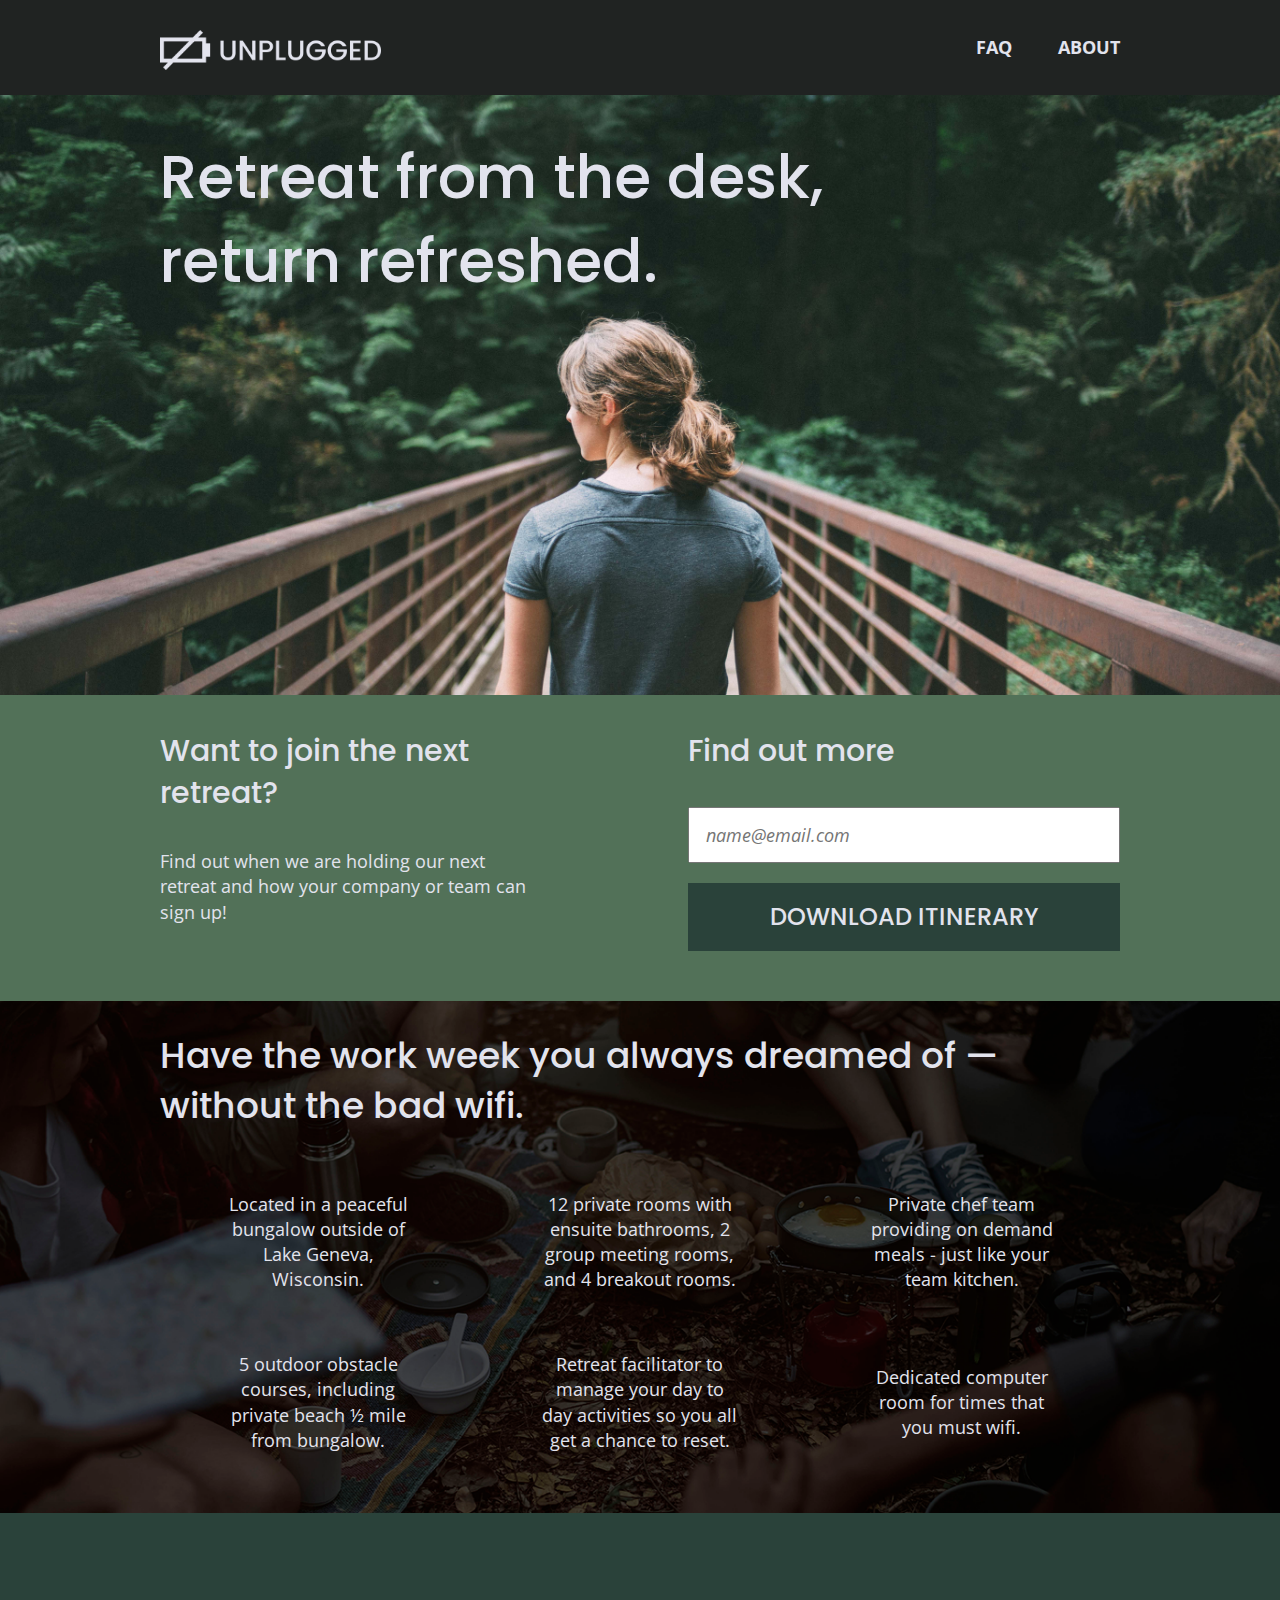
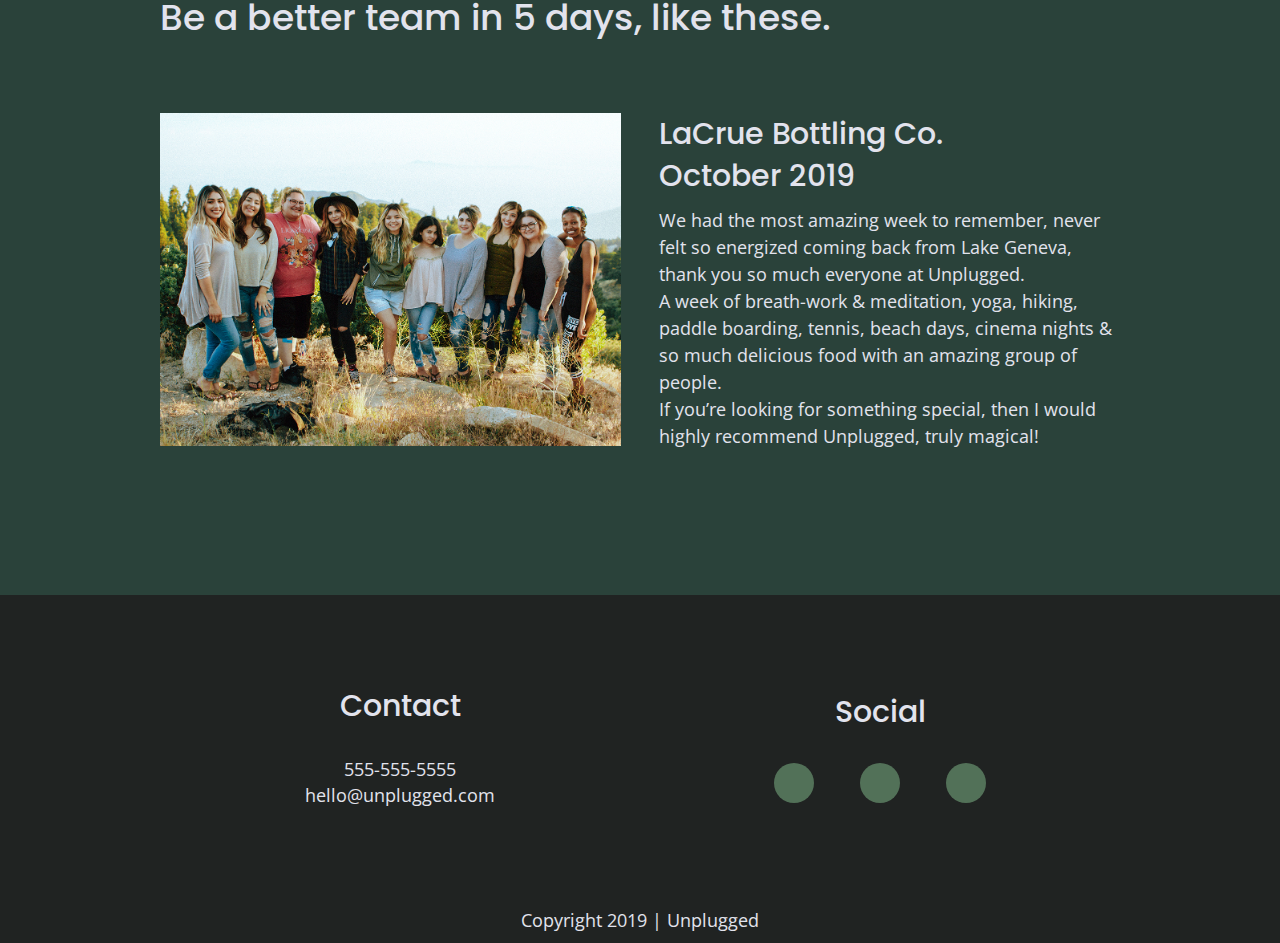
==== commit fc880d15: "Modified content, added readme file" ====
--- a/index.html
+++ b/index.html
@@ -7,8 +7,8 @@
   <meta name="description" content="">
   <meta name="viewport" content="width=device-width, initial-scale=1">
 
-  <meta property="og:title" content="">
-  <meta property="og:type" content="">
+  <meta property="og:title" content="Unplugged Retreat">
+  <meta property="og:type" content="website">
   <meta property="og:url" content="">
   <meta property="og:image" content="">
 
@@ -57,7 +57,7 @@
         </div>
         <div class="form-input">
           <h3>Find out more</h3>
-          <input type="text" name="name" value="name@email.com">
+          <input type="text" name="name" placeholder="name@email.com">
           <input type="button" value="DOWNLOAD ITINERARY">
         </div>
       </div>
@@ -116,8 +116,13 @@
           </div>
           <div class="review-text">
             <h3>LaCrue Bottling Co.<br>
-              October 2017</h3>
-            <p>Lorem ipsum dolor sit amet, consectetur adipiscing elit, sed do eiusmod tempor incididunt ut labore et dolore magna aliqua. Ut enim ad minim veniam, quis nostrud exercitation ullamco laboris nisi ut aliquip ex ea commodo consequat. Duis aute irure dolor in reprehenderit in voluptate velit esse cillum dolore eu fugiat nulla pariatur. </p>
+              October 2019</h3>
+            <p>We had the most amazing week to remember, never felt so energized coming back from Lake Geneva, thank you so much everyone at Unplugged.
+              <br>
+              A week of breath-work & meditation, yoga, hiking, paddle boarding, tennis, beach days, cinema nights & so much delicious food with an amazing group of people.
+              <br>
+              If you’re looking for something special, then I would highly recommend Unplugged, truly magical!
+              </p>
           </div>
         </div>
         </div>
--- a/css/main.css
+++ b/css/main.css
@@ -108,6 +108,7 @@
 
 .wrapper {
   width: 88%;
+  max-width: 320px;
   display: flex;
   justify-content: center;
   align-items: center;
@@ -122,7 +123,7 @@
   padding: 15px 0 10px 0;
 }
 
-header .divide-line {      /* line between logo and navigation on mobile ver */
+header .divide-line {      
   width: 100%;
   height: 1px;
   background-color: #3a3a3a;
@@ -134,7 +135,7 @@
 }
 
 header nav ul {
-  list-style-type: none;
+  list-style-type: none; 
   margin: 0;
   padding: 0;
   display: flex;
@@ -160,7 +161,7 @@
 .hero {
   width: 100%;
   min-height: 500px;
-  background: url('../img/hero.jpg') center;     /* easy way to create responsive image is to set it as background */
+  background: url('../img/hero.jpg') center; 
   background-size: cover;
   display: flex;
   justify-content: center;
@@ -209,6 +210,9 @@
   text-align: center;
 }
 
+input[type=button]:active {
+  transform: scale(0.95);
+}
 
 
 /**------------------ Features mobile -------------------**/
@@ -287,7 +291,7 @@
 
 .review-text p {
   font-size: 0.875em;
-  line-height: 1.285;
+  line-height: 1.8;
   margin: 0;
   padding: 0 0 45px 0;
 }
@@ -306,7 +310,6 @@
   text-align: center;
   margin: 0;
 }
-
 
 .contact a, .contact p {
   font-style: normal;
@@ -336,7 +339,7 @@
   width: 40px;
   height: 40px;
   text-align: center;
-  line-height: 40px;              /* line height = width = height -> get icon down center circle background */
+  line-height: 40px;              /* line height = width = height -> get icon down center of circle background */
 }
 
 .copyright {
@@ -346,7 +349,7 @@
 
 /*-----------------------------------------------------
                     About page 
-  -----------------------------------------------------*/
+  ---------------------------------------------------*/
 
   /*-------------- Mission mobile -------------------*/
   .mission {
@@ -375,7 +378,7 @@
   /*-------------- Map mobile -------------------*/
   .map-container {
     position: relative;
-    padding-bottom: 125%;
+    padding-bottom: 125%;   /* keep map ratio=height/width */
   }
 
   .map iframe {
@@ -387,7 +390,7 @@
   }
 
 
-  /*-------------- General contact mobile -------------------*/
+  /*-------------- General contact mobile -------------*/
   .general-contact {
     display: flex;
     justify-content: center;
@@ -405,6 +408,38 @@
     font-weight: 500;
   }
 
+
+  /*-----------------------------------------------------
+                    FAQ page 
+  -----------------------------------------------------*/
+
+  /*-------------- FAQ content mobile -----------------*/
+  .faq {
+    display: flex;
+    justify-content: center;
+    background-color: #527158;
+  }
+
+  .faq h2 {
+    font-family: 'Poppins', sans-serif;
+    font-size: 1.875em;
+    font-weight: 500;
+    line-height: 1.875;
+  }
+
+  .faq span {
+    font-family: 'Poppins', sans-serif;
+    font-size: 1.125em;
+    font-weight: 500;
+  }
+
+  .faq p {
+    font-size: 0.875em;
+  }
+
+  .faq-text {
+    margin-bottom: 30px;
+  }
 
 
 
@@ -496,22 +531,25 @@
    Modify as content requires.
    ========================================================================== */
 
-@media only screen and (min-width: 768px) {
-
-  .wrapper {           /* Content wrapper changed a bit smaller on tablet */                 
+
+
+@media only screen and (min-width: 768px) {       /*=================== TABLET VERSION ===================*/
+
+  .wrapper {                       /* wrapper changed a bit smaller on tablet */                 
     width: 83%;
+    max-width: 640px;
   }
 
   /*-------------------- Header tablet--------------------*/
   header .wrapper {                
-    justify-content: space-between;         /* Logo and navigation are now on the same line */
+    justify-content: space-between;/* logo and navigation are now on the same line */
   }
   
-  header img {                     /* Smaller logo */
+  header img {                     /* smaller logo */
     width: 35%;
   }
 
-  .divide-line {                   /* Hide divide line between logo and navigation */
+  .divide-line {                   /* hide divide line between logo and navigation */
     display: none;
   }
 
@@ -556,14 +594,14 @@
 
   /*-------------------- Features tablet --------------------*/
 
-  .feature-list {                  /* Reduce width so the list will appear 2 columns */
+  .feature-list {                 
     width: 82%;
     display: flex;
     justify-content: space-between;
     flex-flow: row wrap;
   }
 
-  .feature-item {                 /* Creates 2-column feature list */
+  .feature-item {                 
     width: 50%;
   }
 
@@ -634,7 +672,7 @@
                     About page 
   -----------------------------------------------------*/
 
-  /*-------------- About - Mission tablet -------------------*/
+  /*-------------- About - Mission tablet -------------*/
   .mission-text {
     display: flex;
     justify-content: space-between;
@@ -642,6 +680,7 @@
 
   .mission-text p {
     width: 47%;
+    line-height: 1.8;
   }
 
   .mission .wrapper {
@@ -653,12 +692,12 @@
     margin-bottom: 50px;
   }
 
-  /*-------------- About - Map tablet -------------------*/
+  /*-------------- About - Map tablet -----------------*/
   .map-container {
-    padding-bottom: 45.5%;
-  }
-
-  /*-------------- About - General contact tablet -------------------*/
+    padding-bottom: 45.5%;  /* map ratio changes on tablet */
+  }
+
+  /*-------------- About - General contact tablet -----*/
   .general-contact .wrapper {
     margin: 70px 0;
   }
@@ -677,15 +716,49 @@
     font-size: 1.5em;
   }
 
-}
-
-@media only screen and (min-width: 1200px) {
+
+  /*-----------------------------------------------------
+                    FAQ page 
+  -----------------------------------------------------*/
+
+  /*-------------- FAQ content tablet -----------------*/
+  .faq .wrapper {
+    justify-content: left;
+    margin: 50px 0;
+  }
+  
+  .faq-text {
+    width: 45%;
+  }
+
+  .faq-content {
+    display: flex;
+    justify-content: space-between;
+    flex-flow: row wrap;
+  }
+
+  .faq h2 {
+    font-size: 2.25em;
+  }
+
+  .faq span {
+    font-size: 0.875em;
+  }
+
+
+}
+
+@media only screen and (min-width: 1200px) {      /*=================== DESKTOP VERSION ===================*/
 
   .wrapper {
     width: 80%;
+    max-width: 960px;
   }
 
   /*-------------------- Header desktop --------------------*/
+  header img {
+    width: 23%;
+  }
 
   header nav {
     width: 15%;
@@ -730,7 +803,7 @@
     width: 100%;
   }
 
-  .feature-item {       /* Creates 3-column feature list */
+  .feature-item {       /* creates 3-column feature list */
     width: 33%;
   }
 
@@ -768,7 +841,7 @@
                     About page 
   -----------------------------------------------------*/
 
-  /*-------------- About - Mission desktop -------------------*/
+  /*-------------- About - Mission desktop ------------*/
   .mission h2,
   .general-contact h2 {
     font-size: 3em;
@@ -779,15 +852,29 @@
     font-size: 1.125em;
   }
 
-  /*-------------- About - Map desktop -------------------*/
+  /*-------------- About - Map desktop ---------------*/
   .map-container {
-    padding-bottom: 37.5%;
-  }
-
-  /*-------------- About - General contact desktop -------------------*/
+    padding-bottom: 37.5%;  /* map ratio changes on desktop (height/width) */
+  }
+
+  /*-------------- About - General contact desktop ---*/
   .general-contact h3 {
     font-size: 1.875em;
   }
+
+  /*----------------------------------------------------
+                    FAQ page 
+  -----------------------------------------------------*/
+
+  /*-------------- FAQ content desktop ----------------*/
+  .faq h2 {
+    font-size: 3em;
+  }
+
+  .faq span, .faq p {
+    font-size: 1.125em;
+  }
+
 }
 
 
